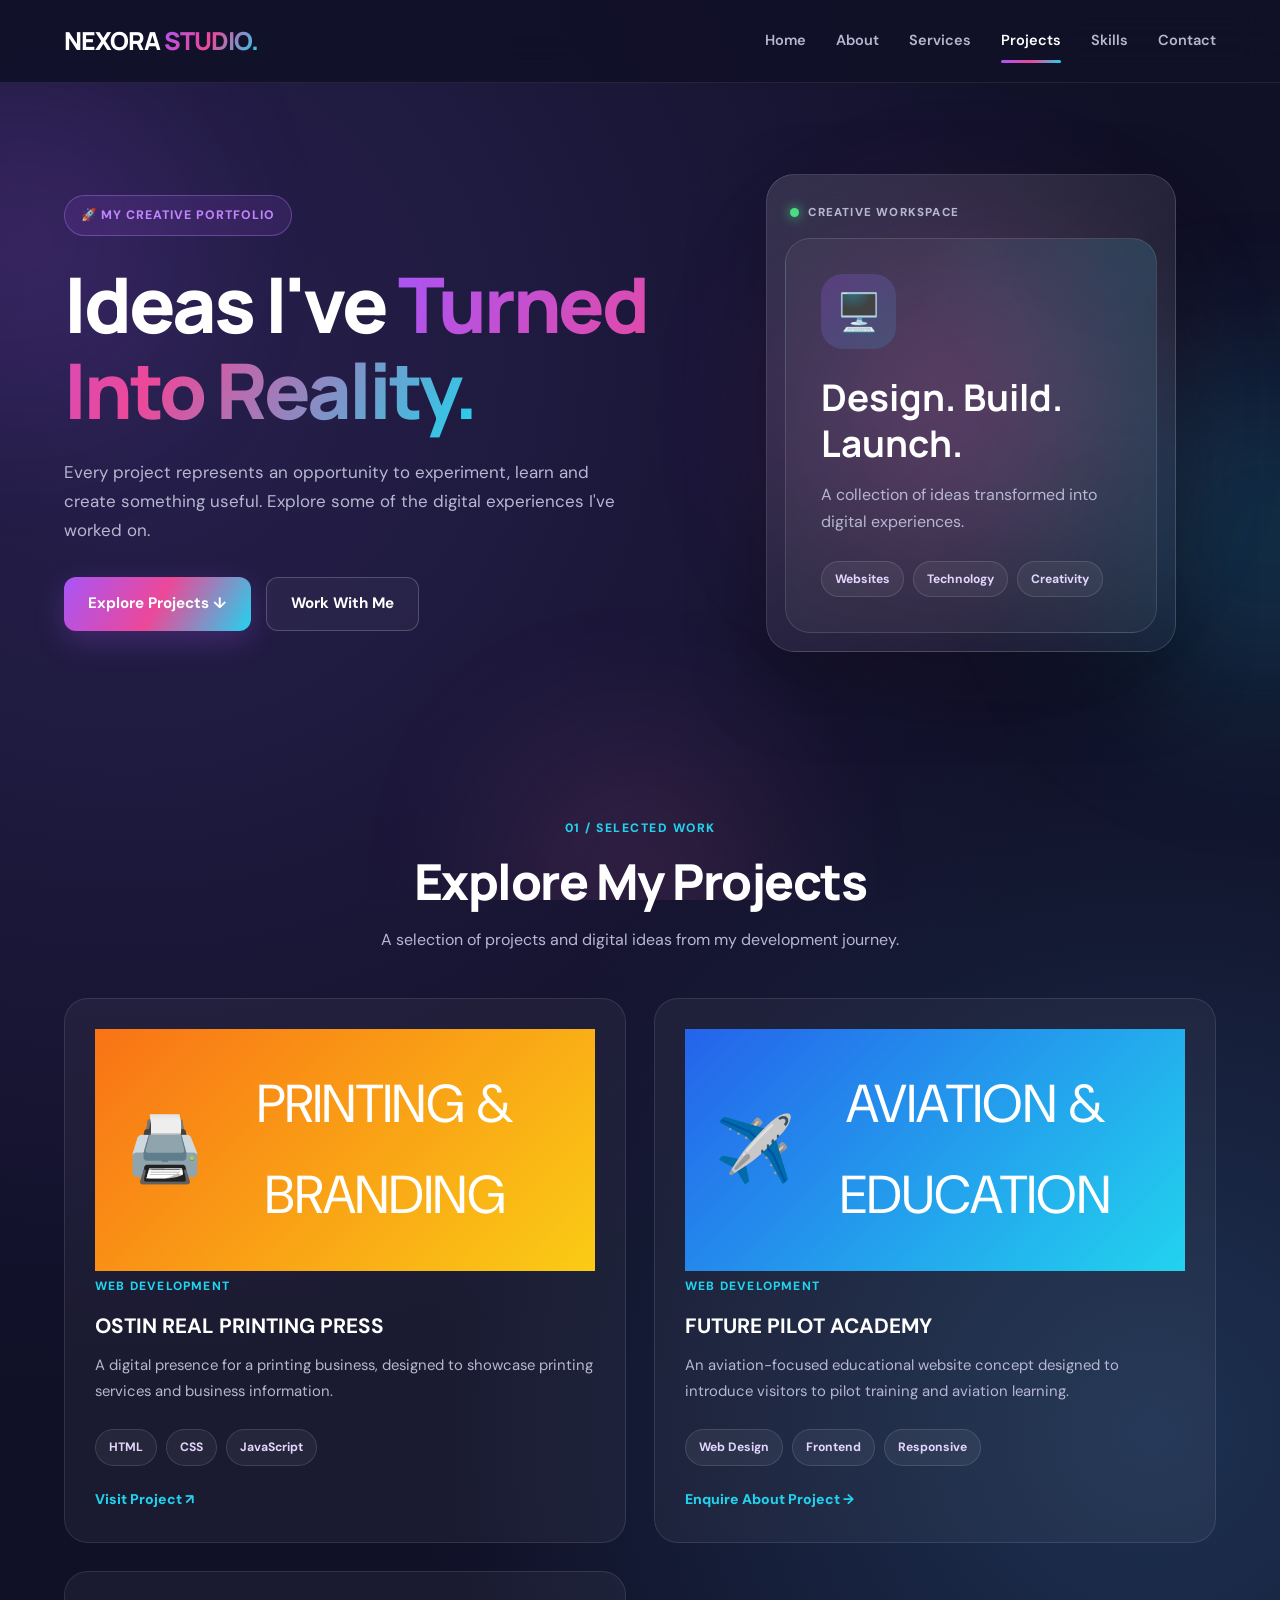
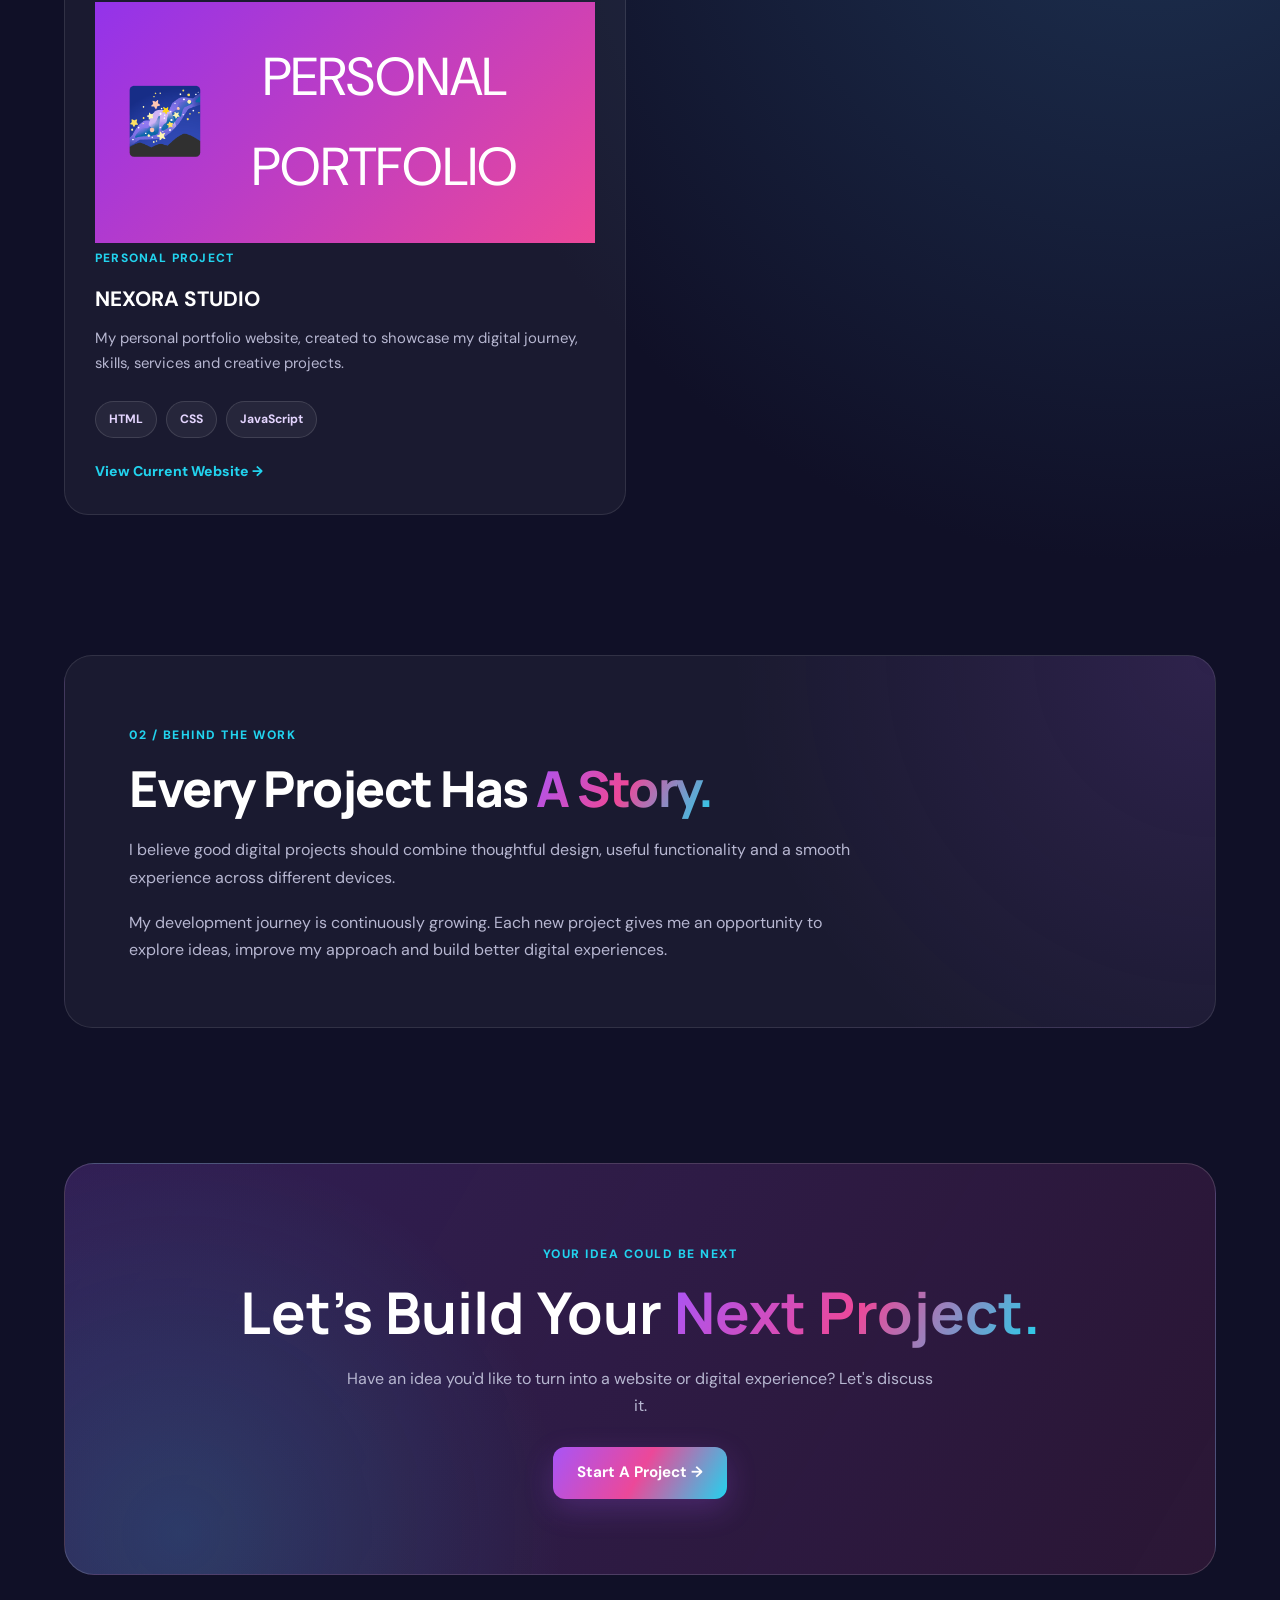
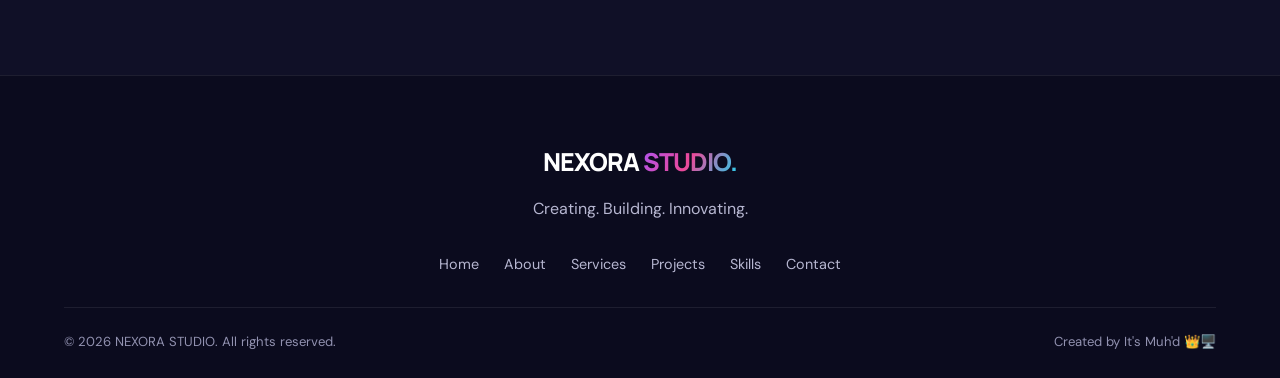
==== projects.html @ 37c05f0e "Add files via upload" ====
<!DOCTYPE html>
<html lang="en">
<head>
    <meta charset="UTF-8">
    <meta name="viewport" content="width=device-width, initial-scale=1.0">
    <meta name="theme-color" content="#101027">

    <meta name="description" content="Explore websites and digital projects created by Muh'd at NEXORA STUDIO.">

    <title>My Projects | NEXORA STUDIO</title>

    <link rel="stylesheet" href="./style.css">
    <script src="./script.js" defer></script>
</head>

<body>

    <div class="background-shapes" aria-hidden="true">
        <span class="shape shape-one"></span>
        <span class="shape shape-two"></span>
        <span class="shape shape-three"></span>
    </div>

    <!-- HEADER -->
    <header class="site-header">
        <div class="container nav-container">

            <a href="index.html" class="logo">
                NEXORA<span> STUDIO.</span>
            </a>

            <button class="menu-toggle"
                    id="menuToggle"
                    aria-label="Open navigation"
                    aria-expanded="false">
                <span></span>
                <span></span>
                <span></span>
            </button>

            <nav class="nav-menu" id="navMenu">
                <a href="index.html">Home</a>
                <a href="about.html">About</a>
                <a href="services.html">Services</a>
                <a href="projects.html" class="active">Projects</a>
                <a href="skills.html">Skills</a>
                <a href="contact.html">Contact</a>
            </nav>

        </div>
    </header>

    <main>

        <!-- PROJECT HERO -->
        <section class="hero container">

            <div class="hero-content">

                <span class="welcome-label">
                    🚀 MY CREATIVE PORTFOLIO
                </span>

                <h1>
                    Ideas I've
                    <span>Turned Into Reality.</span>
                </h1>

                <p>
                    Every project represents an opportunity to
                    experiment, learn and create something useful.
                    Explore some of the digital experiences I've worked on.
                </p>

                <div class="hero-buttons">
                    <a href="#project-list" class="btn btn-primary">
                        Explore Projects ↓
                    </a>

                    <a href="contact.html" class="btn btn-outline">
                        Work With Me
                    </a>
                </div>

            </div>

            <div class="hero-visual">

                <div class="profile-glow"></div>

                <div class="profile-card">

                    <div class="profile-top">
                        <span class="status-dot"></span>
                        <span>CREATIVE WORKSPACE</span>
                    </div>

                    <div class="service-showcase">

                        <div class="showcase-icon">🖥️</div>

                        <h2>Design. Build. Launch.</h2>

                        <p>
                            A collection of ideas transformed
                            into digital experiences.
                        </p>

                        <div class="showcase-tags">
                            <span>Websites</span>
                            <span>Technology</span>
                            <span>Creativity</span>
                        </div>

                    </div>

                </div>

            </div>

        </section>

        <!-- PROJECTS -->
        <section class="preview-section container" id="project-list">

            <div class="section-heading">

                <span class="section-tag">01 / SELECTED WORK</span>

                <h2>Explore My Projects</h2>

                <p>
                    A selection of projects and digital ideas
                    from my development journey.
                </p>

            </div>

            <div class="preview-grid project-grid">

                <!-- PROJECT 1 -->
                <article class="preview-card project-card">

                    <div class="project-visual project-ostin">
                        <span>🖨️</span>
                        <small>PRINTING & BRANDING</small>
                    </div>

                    <span class="project-category">
                        WEB DEVELOPMENT
                    </span>

                    <h3>OSTIN REAL PRINTING PRESS</h3>

                    <p>
                        A digital presence for a printing business,
                        designed to showcase printing services
                        and business information.
                    </p>

                    <div class="project-tags">
                        <span>HTML</span>
                        <span>CSS</span>
                        <span>JavaScript</span>
                    </div>

                    <a
                        href="https://itsmuhd.github.io/ostin-real-printing-press/"
                        target="_blank"
                        rel="noopener noreferrer"
                        class="card-arrow"
                    >
                        Visit Project ↗
                    </a>

                </article>

                <!-- PROJECT 2 -->
                <article class="preview-card project-card">

                    <div class="project-visual project-pilot">
                        <span>✈️</span>
                        <small>AVIATION & EDUCATION</small>
                    </div>

                    <span class="project-category">
                        WEB DEVELOPMENT
                    </span>

                    <h3>FUTURE PILOT ACADEMY</h3>

                    <p>
                        An aviation-focused educational website
                        concept designed to introduce visitors
                        to pilot training and aviation learning.
                    </p>

                    <div class="project-tags">
                        <span>Web Design</span>
                        <span>Frontend</span>
                        <span>Responsive</span>
                    </div>

                    <a href="contact.html" class="card-arrow">
                        Enquire About Project →
                    </a>

                </article>

                <!-- PROJECT 3 -->
                <article class="preview-card project-card">

                    <div class="project-visual project-nexora">
                        <span>🌌</span>
                        <small>PERSONAL PORTFOLIO</small>
                    </div>

                    <span class="project-category">
                        PERSONAL PROJECT
                    </span>

                    <h3>NEXORA STUDIO</h3>

                    <p>
                        My personal portfolio website, created
                        to showcase my digital journey, skills,
                        services and creative projects.
                    </p>

                    <div class="project-tags">
                        <span>HTML</span>
                        <span>CSS</span>
                        <span>JavaScript</span>
                    </div>

                    <a href="index.html" class="card-arrow">
                        View Current Website →
                    </a>

                </article>

            </div>

        </section>

        <!-- PROJECT PHILOSOPHY -->
        <section class="intro-section container">

            <div class="intro-card">

                <span class="section-tag">02 / BEHIND THE WORK</span>

                <h2>
                    Every Project Has
                    <span>A Story.</span>
                </h2>

                <p>
                    I believe good digital projects should combine
                    thoughtful design, useful functionality and
                    a smooth experience across different devices.
                </p>

                <p>
                    My development journey is continuously growing.
                    Each new project gives me an opportunity to
                    explore ideas, improve my approach and build
                    better digital experiences.
                </p>

            </div>

        </section>

        <!-- CTA -->
        <section class="cta-section container">

            <div class="cta-card">

                <span class="section-tag">YOUR IDEA COULD BE NEXT</span>

                <h2>
                    Let's Build Your
                    <span>Next Project.</span>
                </h2>

                <p>
                    Have an idea you'd like to turn into a website
                    or digital experience? Let's discuss it.
                </p>

                <a href="contact.html" class="btn btn-primary">
                    Start A Project →
                </a>

            </div>

        </section>

    </main>

    <!-- FOOTER -->
    <footer class="site-footer">

        <div class="container footer-content">

            <a href="index.html" class="logo">
                NEXORA<span> STUDIO.</span>
            </a>

            <p>Creating. Building. Innovating.</p>

            <div class="footer-links">
                <a href="index.html">Home</a>
                <a href="about.html">About</a>
                <a href="services.html">Services</a>
                <a href="projects.html">Projects</a>
                <a href="skills.html">Skills</a>
                <a href="contact.html">Contact</a>
            </div>

            <div class="footer-bottom">
                <p>
                    © <span id="currentYear"></span>
                    NEXORA STUDIO. All rights reserved.
                </p>

                <p>Created by It's Muh'd 👑🖥️</p>
            </div>

        </div>

    </footer>

</body>
</html>
---- style.css ----
@import url('https://fonts.googleapis.com/css2?family=DM+Sans:wght@400;500;600;700;800&family=Manrope:wght@400;500;600;700;800&display=swap');

/* =========================================
   NEXORA STUDIO — COMPLETE DESIGN SYSTEM
========================================= */

:root {
    --bg: #101027;
    --bg-light: #191936;
    --surface: #202044;
    --surface-light: #292951;

    --purple: #a855f7;
    --purple-light: #c084fc;
    --cyan: #22d3ee;
    --pink: #f472b6;
    --orange: #fb923c;
    --green: #4ade80;

    --text: #ffffff;
    --muted: #b7b7d1;

    --gradient: linear-gradient(
        120deg,
        #a855f7,
        #ec4899,
        #22d3ee
    );

    --radius: 22px;
    --transition: 0.3s ease;
}

/* =========================================
   RESET
========================================= */

* {
    margin: 0;
    padding: 0;
    box-sizing: border-box;
}

html {
    scroll-behavior: smooth;
    scroll-padding-top: 100px;
}

body {
    min-height: 100vh;
    background:
        radial-gradient(circle at 10% 10%, #28204e 0, transparent 30%),
        radial-gradient(circle at 90% 40%, #1d3151 0, transparent 30%),
        var(--bg);

    color: var(--text);
    font-family: 'DM Sans', sans-serif;
    line-height: 1.7;
    overflow-x: hidden;
}

body,
button,
input,
textarea {
    font-family: 'DM Sans', sans-serif;
}

button,
a {
    -webkit-tap-highlight-color: transparent;
}

a {
    color: inherit;
    text-decoration: none;
}

button {
    cursor: pointer;
}

img {
    display: block;
    max-width: 100%;
}

::selection {
    background: var(--purple);
    color: white;
}

/* =========================================
   GLOBAL CONTAINER
========================================= */

.container {
    width: min(1180px, 90%);
    margin-inline: auto;
}

section {
    position: relative;
}

/* =========================================
   BACKGROUND DECORATIONS
========================================= */

.background-shapes {
    position: fixed;
    inset: 0;
    overflow: hidden;
    pointer-events: none;
    z-index: -1;
}

.shape {
    position: absolute;
    display: block;
    border-radius: 50%;
    filter: blur(90px);
    opacity: 0.16;
}

.shape-one {
    width: 300px;
    height: 300px;
    background: var(--purple);
    top: 10%;
    left: -130px;
}

.shape-two {
    width: 350px;
    height: 350px;
    background: var(--cyan);
    right: -160px;
    top: 40%;
}

.shape-three {
    width: 250px;
    height: 250px;
    background: var(--pink);
    bottom: -100px;
    left: 40%;
}

/* =========================================
   HEADER AND NAVIGATION
========================================= */

.site-header {
    position: sticky;
    top: 0;
    z-index: 1000;
    width: 100%;

    background: rgba(16, 16, 39, 0.88);
    backdrop-filter: blur(20px);
    -webkit-backdrop-filter: blur(20px);

    border-bottom: 1px solid rgba(255, 255, 255, 0.08);
}

.nav-container {
    min-height: 82px;
    display: flex;
    justify-content: space-between;
    align-items: center;
    gap: 25px;
}

.logo {
    font-family: 'Manrope', sans-serif;
    font-size: 1.55rem;
    font-weight: 800;
    letter-spacing: -1px;
    white-space: nowrap;
}

.logo span {
    background: var(--gradient);
    -webkit-background-clip: text;
    background-clip: text;
    color: transparent;
}

.nav-menu {
    display: flex;
    align-items: center;
    gap: 30px;
}

.nav-menu a {
    color: var(--muted);
    font-size: 0.91rem;
    font-weight: 600;
    transition: var(--transition);
    position: relative;
}

.nav-menu a:hover,
.nav-menu a.active {
    color: white;
}

.nav-menu a.active::after {
    content: "";
    position: absolute;
    width: 100%;
    height: 3px;
    bottom: -10px;
    left: 0;
    border-radius: 10px;
    background: var(--gradient);
}

/* MOBILE MENU BUTTON */

.menu-toggle {
    width: 46px;
    height: 46px;
    display: none;
    flex-direction: column;
    justify-content: center;
    align-items: center;
    gap: 6px;

    border: 1px solid rgba(255,255,255,0.12);
    border-radius: 12px;
    background: var(--surface);
}

.menu-toggle span {
    display: block;
    width: 21px;
    height: 2px;
    border-radius: 5px;
    background: white;
    transition: var(--transition);
}

/* =========================================
   BUTTONS
========================================= */

.btn {
    min-height: 48px;
    padding: 13px 24px;

    display: inline-flex;
    justify-content: center;
    align-items: center;
    gap: 9px;

    border-radius: 12px;
    font-size: 0.95rem;
    font-weight: 700;

    transition: transform var(--transition),
                box-shadow var(--transition),
                background var(--transition);
}

.btn:hover {
    transform: translateY(-4px);
}

.btn-primary {
    color: white;
    background: var(--gradient);
    box-shadow: 0 10px 30px rgba(168, 85, 247, 0.23);
}

.btn-primary:hover {
    box-shadow: 0 15px 35px rgba(168, 85, 247, 0.38);
}

.btn-outline {
    border: 1px solid rgba(255,255,255,0.2);
    color: white;
    background: rgba(255,255,255,0.04);
}

.btn-outline:hover {
    border-color: var(--cyan);
    background: rgba(34, 211, 238, 0.08);
}

/* =========================================
   HERO SECTION
========================================= */

.hero {
    min-height: 660px;
    padding-top: 90px;
    padding-bottom: 90px;

    display: grid;
    grid-template-columns: 1.1fr 0.9fr;
    align-items: center;
    gap: 65px;
}

.hero-content {
    max-width: 650px;
}

.welcome-label {
    display: inline-flex;
    align-items: center;
    gap: 8px;

    padding: 9px 16px;
    margin-bottom: 25px;

    border: 1px solid rgba(192, 132, 252, 0.35);
    border-radius: 50px;

    background: rgba(168, 85, 247, 0.12);
    color: var(--purple-light);

    font-size: 0.77rem;
    font-weight: 800;
    letter-spacing: 1px;
}

.hero h1 {
    font-family: 'Manrope', sans-serif;
    font-size: clamp(2.8rem, 6vw, 5.3rem);
    line-height: 1.12;
    letter-spacing: -3px;
    font-weight: 800;
}

.hero h1 span,
.intro-card h2 span,
.cta-card h2 span {
    background: var(--gradient);
    -webkit-background-clip: text;
    background-clip: text;
    color: transparent;
}

.hero-content > p {
    max-width: 560px;
    margin-top: 25px;
    margin-bottom: 32px;

    color: var(--muted);
    font-size: 1.06rem;
}

.hero-buttons {
    display: flex;
    flex-wrap: wrap;
    gap: 15px;
}

/* =========================================
   HERO VISUAL
========================================= */

.hero-visual {
    min-width: 0;
    position: relative;
    display: flex;
    justify-content: center;
    align-items: center;
}

.profile-glow {
    position: absolute;
    width: 300px;
    height: 300px;
    border-radius: 50%;
    background: var(--gradient);
    filter: blur(90px);
    opacity: 0.3;
}

.profile-card {
    position: relative;
    width: min(100%, 410px);
    padding: 18px;

    border-radius: 28px;
    border: 1px solid rgba(255,255,255,0.13);

    background: linear-gradient(
        145deg,
        rgba(255,255,255,0.12),
        rgba(255,255,255,0.035)
    );

    box-shadow: 0 30px 80px rgba(0,0,0,0.3);
    backdrop-filter: blur(15px);
}

.profile-card img {
    width: 100%;
    height: 420px;
    object-fit: cover;
    object-position: center top;
    border-radius: 19px;
}

.profile-top {
    display: flex;
    align-items: center;
    gap: 9px;

    padding: 10px 5px 16px;

    color: var(--muted);
    font-size: 0.72rem;
    font-weight: 800;
    letter-spacing: 1.2px;
}

.status-dot {
    width: 9px;
    height: 9px;
    border-radius: 50%;
    background: var(--green);
    box-shadow: 0 0 12px var(--green);
}

/* =========================================
   FLOATING DECORATIVE LABELS
========================================= */

.floating-label {
    position: absolute;
    z-index: 2;

    padding: 12px 16px;
    border: 1px solid rgba(255,255,255,0.13);
    border-radius: 14px;

    background: rgba(32, 32, 68, 0.95);
    box-shadow: 0 15px 35px rgba(0,0,0,0.2);

    font-size: 0.8rem;
    font-weight: 700;

    pointer-events: none;
    animation: floating 4s ease-in-out infinite;
}

.floating-label-one {
    top: 15%;
    left: -35px;
}

.floating-label-two {
    right: -35px;
    bottom: 15%;
    animation-delay: 1.5s;
}

@keyframes floating {
    0%, 100% {
        transform: translateY(0);
    }

    50% {
        transform: translateY(-12px);
    }
}

/* =========================================
   SECTION HEADINGS
========================================= */

.section-heading {
    max-width: 680px;
    margin: 0 auto 45px;
    text-align: center;
}

.section-tag {
    display: inline-block;
    margin-bottom: 13px;

    color: var(--cyan);
    font-size: 0.76rem;
    font-weight: 800;
    letter-spacing: 1.5px;
}

.section-heading h2,
.intro-card h2 {
    font-family: 'Manrope', sans-serif;
    font-size: clamp(2rem, 4vw, 3.1rem);
    line-height: 1.2;
    font-weight: 800;
    letter-spacing: -1.5px;
}

.section-heading p {
    margin-top: 15px;
    color: var(--muted);
}

/* =========================================
   PREVIEW / GENERAL CARD SECTIONS
========================================= */

.preview-section {
    padding-top: 70px;
    padding-bottom: 100px;
}

.preview-grid {
    display: grid;
    grid-template-columns: repeat(3, minmax(0, 1fr));
    gap: 24px;
}

.preview-card {
    position: relative;
    min-width: 0;
    padding: 30px;

    border: 1px solid rgba(255,255,255,0.09);
    border-radius: var(--radius);

    background: linear-gradient(
        145deg,
        rgba(255,255,255,0.075),
        rgba(255,255,255,0.025)
    );

    transition: var(--transition);
    overflow: hidden;
}

.preview-card:hover {
    transform: translateY(-9px);
    border-color: rgba(192,132,252,0.5);
    box-shadow: 0 20px 45px rgba(0,0,0,0.2);
}

.preview-icon {
    display: inline-flex;
    width: 55px;
    height: 55px;
    align-items: center;
    justify-content: center;

    margin-bottom: 22px;

    border-radius: 16px;
    background: rgba(168,85,247,0.17);

    font-size: 1.7rem;
}

.preview-card h3 {
    margin-bottom: 10px;
    font-size: 1.2rem;
}

.preview-card p {
    color: var(--muted);
    font-size: 0.93rem;
}

.card-arrow {
    display: inline-block;
    margin-top: 22px;

    color: var(--cyan);
    font-weight: 800;
    font-size: 0.88rem;
}

.card-arrow:hover {
    color: var(--pink);
}

/* =========================================
   INTRO SECTION
========================================= */

.intro-section {
    padding-top: 40px;
    padding-bottom: 100px;
}

.intro-card {
    padding: clamp(25px, 5vw, 65px);

    border: 1px solid rgba(255,255,255,0.1);
    border-radius: 28px;

    background:
        radial-gradient(circle at top right, rgba(168,85,247,0.14), transparent 40%),
        rgba(255,255,255,0.045);
}

.intro-card > p {
    max-width: 750px;
    margin-top: 18px;
    color: var(--muted);
}

/* =========================================
   SERVICE SHOWCASE
========================================= */

.service-showcase {
    width: 100%;
    padding: 35px;

    border: 1px solid rgba(255,255,255,0.12);
    border-radius: 25px;

    background:
        radial-gradient(circle at top right, rgba(34,211,238,0.12), transparent 45%),
        rgba(255,255,255,0.045);
}

.showcase-icon {
    width: 75px;
    height: 75px;

    display: flex;
    justify-content: center;
    align-items: center;

    margin-bottom: 25px;

    border-radius: 22px;
    background: linear-gradient(
        135deg,
        rgba(168,85,247,0.25),
        rgba(34,211,238,0.15)
    );

    font-size: 2.3rem;
}

.service-showcase h2 {
    font-family: 'Manrope', sans-serif;
    font-size: clamp(1.6rem, 3vw, 2.3rem);
    line-height: 1.25;
    margin-bottom: 15px;
}

.service-showcase p {
    color: var(--muted);
}

.showcase-tags,
.project-tags {
    display: flex;
    flex-wrap: wrap;
    gap: 9px;
    margin-top: 25px;
}

.showcase-tags span,
.project-tags span {
    padding: 7px 13px;

    border: 1px solid rgba(255,255,255,0.12);
    border-radius: 50px;

    background: rgba(255,255,255,0.055);
    color: #e4d5ff;

    font-size: 0.76rem;
    font-weight: 700;
}

/* =========================================
   SERVICE FEATURE CARDS
========================================= */

.service-feature-card {
    padding: 35px;
    border-radius: 25px;
    border: 1px solid rgba(255,255,255,0.1);
    background: rgba(255,255,255,0.045);
}

.service-feature-card h2 {
    font-size: 1.8rem;
    margin-bottom: 15px;
}

.service-feature-card p {
    color: var(--muted);
}

/* =========================================
   PROJECTS
========================================= */

.project-grid,
.projects-grid {
    display: grid;
    grid-template-columns: repeat(2, minmax(0, 1fr));
    gap: 28px;
}

.project-card {
    min-width: 0;
    overflow: hidden;

    border: 1px solid rgba(255,255,255,0.1);
    border-radius: 24px;

    background: rgba(255,255,255,0.045);
    transition: var(--transition);
}

.project-card:hover {
    transform: translateY(-8px);
    border-color: rgba(34,211,238,0.4);
    box-shadow: 0 20px 45px rgba(0,0,0,0.25);
}

.project-visual {
    min-height: 230px;
    padding: 30px;

    display: flex;
    justify-content: center;
    align-items: center;

    font-size: 4rem;
    text-align: center;
}

.project-ostin {
    background: linear-gradient(135deg, #f97316, #facc15);
}

.project-pilot {
    background: linear-gradient(135deg, #2563eb, #22d3ee);
}

.project-nexora {
    background: linear-gradient(135deg, #9333ea, #ec4899);
}

.project-category {
    display: inline-block;
    margin-bottom: 12px;

    color: var(--cyan);
    font-size: 0.75rem;
    font-weight: 800;
    letter-spacing: 1.2px;
    text-transform: uppercase;
}

.project-card-content {
    padding: 27px;
}

.project-card h3 {
    margin-bottom: 10px;
    font-size: 1.3rem;
}

.project-card p {
    color: var(--muted);
    font-size: 0.93rem;
}

.project-link {
    display: inline-flex;
    margin-top: 20px;
    color: var(--cyan);
    font-weight: 800;
}

/* =========================================
   SKILLS
========================================= */

.skills-grid {
    display: grid;
    grid-template-columns: repeat(3, minmax(0, 1fr));
    gap: 22px;
}

.skill-card {
    padding: 25px;
    border: 1px solid rgba(255,255,255,0.1);
    border-radius: 19px;
    background: rgba(255,255,255,0.045);
}

.skill-card h3 {
    margin-bottom: 9px;
}

.skill-card p {
    color: var(--muted);
    font-size: 0.9rem;
}

/* =========================================
   CONTACT FORM
========================================= */

.contact-form {
    max-width: 760px;
    margin-top: 35px;

    display: grid;
    gap: 22px;
}

.form-group {
    display: flex;
    flex-direction: column;
    gap: 9px;
}

.form-group label {
    color: #eeeeff;
    font-size: 0.9rem;
    font-weight: 700;
}

.form-group input,
.form-group textarea {
    width: 100%;
    min-width: 0;

    padding: 16px 18px;

    border: 1px solid rgba(255,255,255,0.13);
    border-radius: 13px;

    outline: none;
    background: rgba(12,12,35,0.65);
    color: white;

    font-size: 0.95rem;
    transition: var(--transition);
}

.form-group input::placeholder,
.form-group textarea::placeholder {
    color: #8585a5;
}

.form-group input:focus,
.form-group textarea:focus {
    border-color: var(--purple-light);
    box-shadow: 0 0 0 3px rgba(168,85,247,0.13);
}

.form-group textarea {
    resize: vertical;
    min-height: 150px;
}

.contact-form button {
    width: fit-content;
    border: none;
}

/* =========================================
   CTA
========================================= */

.cta-section {
    padding-top: 35px;
    padding-bottom: 100px;
}

.cta-card {
    position: relative;
    overflow: hidden;

    padding: clamp(30px, 6vw, 75px);
    border-radius: 30px;

    border: 1px solid rgba(255,255,255,0.15);

    background:
        radial-gradient(circle at 10% 90%, rgba(34,211,238,0.17), transparent 35%),
        linear-gradient(120deg, rgba(168,85,247,0.22), rgba(236,72,153,0.12));

    text-align: center;
}

.cta-card h2 {
    font-family: 'Manrope', sans-serif;
    font-size: clamp(2rem, 5vw, 3.6rem);
    line-height: 1.2;
    margin-bottom: 18px;
}

.cta-card p {
    max-width: 600px;
    margin: 0 auto 28px;
    color: var(--muted);
}

.cta-card .btn {
    margin: 0 auto;
}

/* =========================================
   FOOTER
========================================= */

.site-footer {
    padding: 65px 0 25px;

    border-top: 1px solid rgba(255,255,255,0.08);
    background: rgba(8,8,25,0.55);
}

.footer-content {
    text-align: center;
}

.footer-content > p {
    margin-top: 12px;
    color: var(--muted);
}

.footer-links {
    display: flex;
    justify-content: center;
    flex-wrap: wrap;
    gap: 25px;
    margin: 30px 0;
}

.footer-links a {
    color: var(--muted);
    font-size: 0.9rem;
    transition: var(--transition);
}

.footer-links a:hover {
    color: var(--cyan);
}

.footer-bottom {
    padding-top: 23px;
    border-top: 1px solid rgba(255,255,255,0.08);

    display: flex;
    justify-content: space-between;
    align-items: center;
    flex-wrap: wrap;
    gap: 15px;

    color: #9292b0;
    font-size: 0.82rem;
}

/* =========================================
   REVEAL ANIMATIONS
========================================= */

.reveal {
    opacity: 0;
    transform: translateY(30px);
    transition: opacity 0.7s ease, transform 0.7s ease;
}

.reveal.revealed,
.reveal.active {
    opacity: 1;
    transform: translateY(0);
}

/* =========================================
   RESPONSIVE — TABLETS
========================================= */

@media (max-width: 1000px) {

    .hero {
        gap: 35px;
        min-height: auto;
    }

    .hero h1 {
        font-size: clamp(2.7rem, 6vw, 4rem);
    }

    .profile-card img {
        height: 350px;
    }

    .preview-grid {
        grid-template-columns: repeat(2, minmax(0, 1fr));
    }

    .skills-grid {
        grid-template-columns: repeat(2, minmax(0, 1fr));
    }

}

/* =========================================
   RESPONSIVE — MOBILE NAVIGATION
========================================= */

@media (max-width: 760px) {

    .nav-container {
        min-height: 72px;
    }

    .menu-toggle {
        display: flex;
    }

    .nav-menu {
        position: absolute;
        top: calc(100% + 1px);
        left: 0;
        right: 0;

        display: none;
        flex-direction: column;
        align-items: stretch;
        gap: 0;

        padding: 12px 5% 20px;

        background: rgba(16,16,39,0.98);
        border-bottom: 1px solid rgba(255,255,255,0.1);

        box-shadow: 0 20px 35px rgba(0,0,0,0.25);
    }

    .nav-menu.show {
        display: flex;
    }

    .nav-menu a {
        padding: 13px 10px;
        border-bottom: 1px solid rgba(255,255,255,0.055);
    }

    .nav-menu a.active::after {
        display: none;
    }

    .hero {
        grid-template-columns: 1fr;
        padding-top: 65px;
        padding-bottom: 65px;
        gap: 55px;
    }

    .hero-content {
        text-align: center;
        margin-inline: auto;
    }

    .hero-content > p {
        margin-inline: auto;
    }

    .hero-buttons {
        justify-content: center;
    }

    .hero-visual {
        width: 100%;
    }

    .profile-card {
        max-width: 390px;
    }

    .project-grid,
    .projects-grid {
        grid-template-columns: 1fr;
    }

    .footer-bottom {
        justify-content: center;
        text-align: center;
    }

}

/* =========================================
   RESPONSIVE — SMALL PHONES
========================================= */

@media (max-width: 520px) {

    .container {
        width: 91%;
    }

    .logo {
        font-size: 1.3rem;
    }

    .hero {
        padding-top: 50px;
    }

    .hero h1 {
        font-size: clamp(2.45rem, 11vw, 3.4rem);
        letter-spacing: -1.8px;
    }

    .hero-content > p {
        font-size: 0.96rem;
    }

    .hero-buttons {
        flex-direction: column;
        width: 100%;
    }

    .hero-buttons .btn {
        width: 100%;
    }

    .profile-card {
        padding: 12px;
    }

    .profile-card img {
        height: 330px;
    }

    .floating-label {
        display: none;
    }

    .preview-grid,
    .skills-grid {
        grid-template-columns: 1fr;
    }

    .preview-card {
        padding: 25px;
    }

    .section-heading {
        margin-bottom: 30px;
    }

    .section-heading h2,
    .intro-card h2 {
        font-size: 2rem;
    }

    .service-showcase {
        padding: 25px;
    }

    .project-visual {
        min-height: 180px;
    }

    .intro-card,
    .cta-card {
        padding: 27px 22px;
    }

    .contact-form button {
        width: 100%;
    }

    .footer-links {
        gap: 15px;
    }

}

/* =========================================
   ACCESSIBILITY
========================================= */

@media (prefers-reduced-motion: reduce) {

    *,
    *::before,
    *::after {
        scroll-behavior: auto !important;
        animation-duration: 0.01ms !important;
        animation-iteration-count: 1 !important;
        transition-duration: 0.01ms !important;
    }

    .reveal {
        opacity: 1;
        transform: none;
    }

}
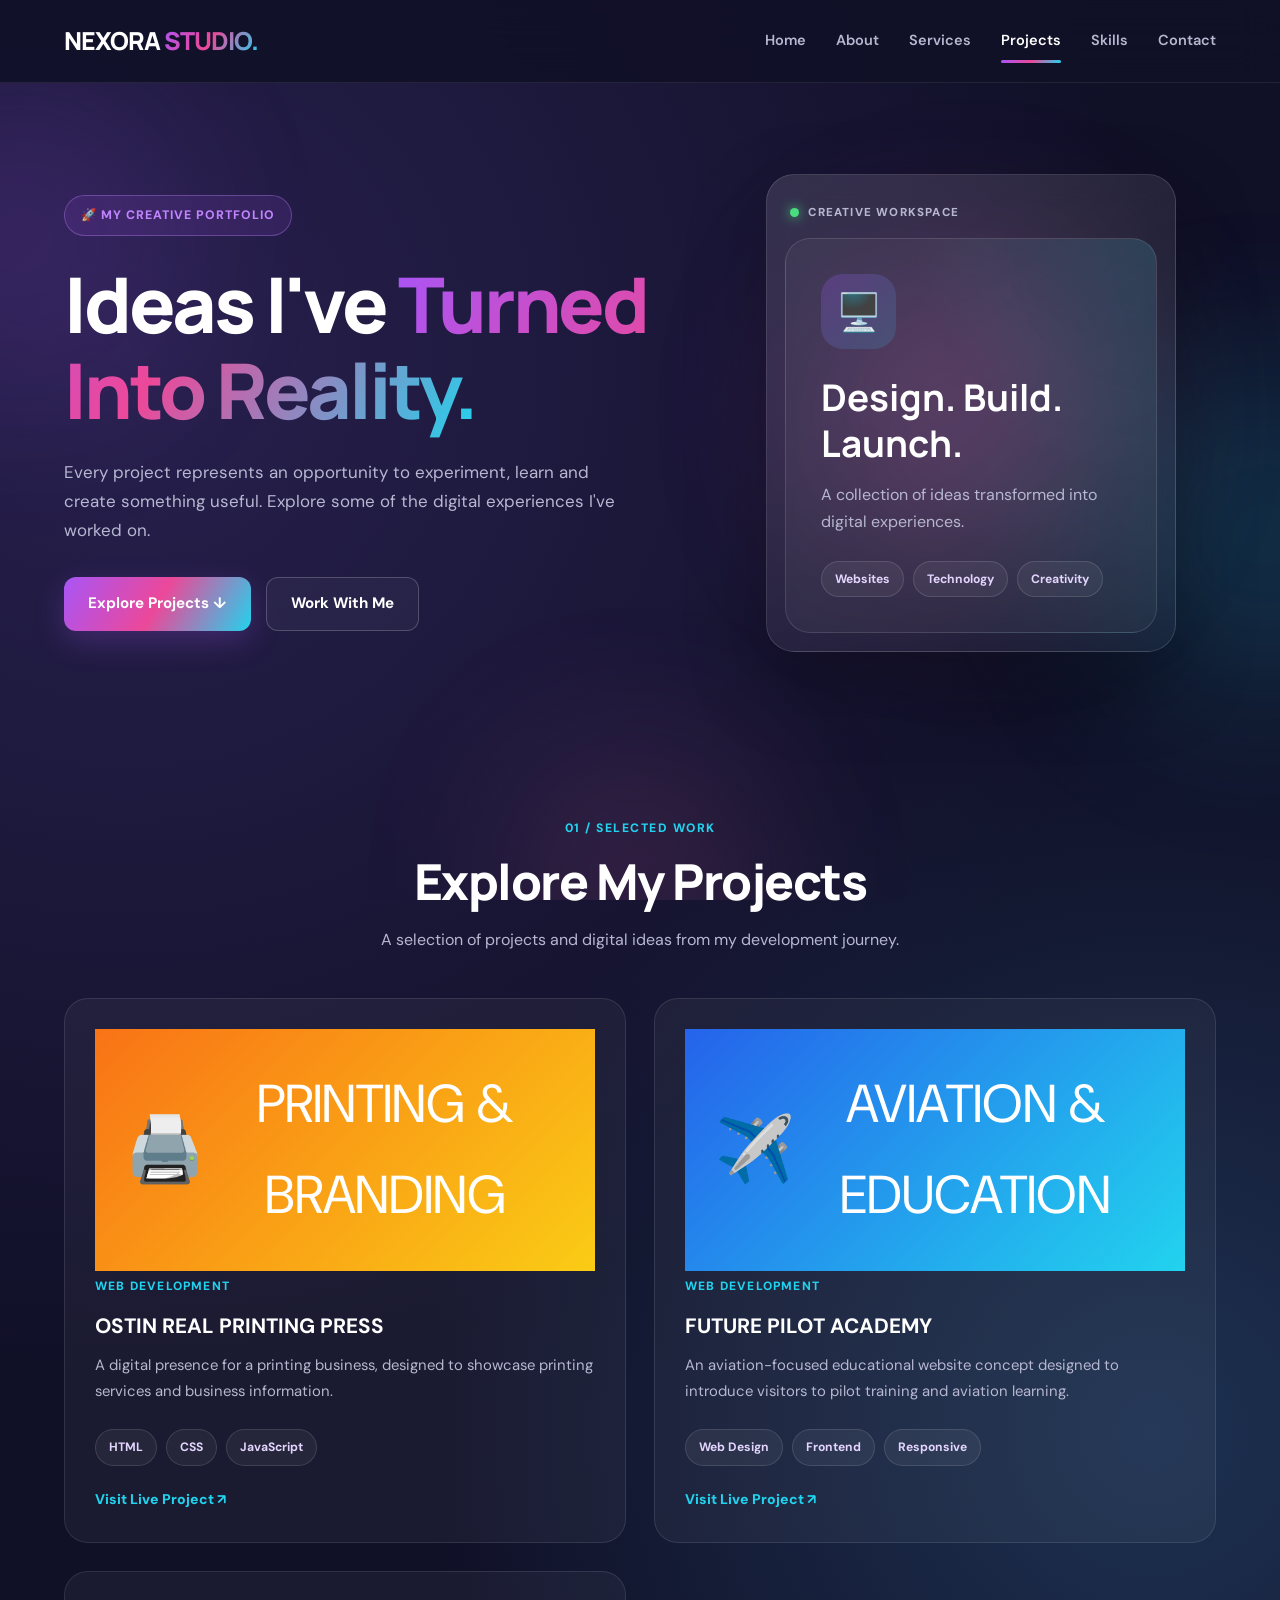
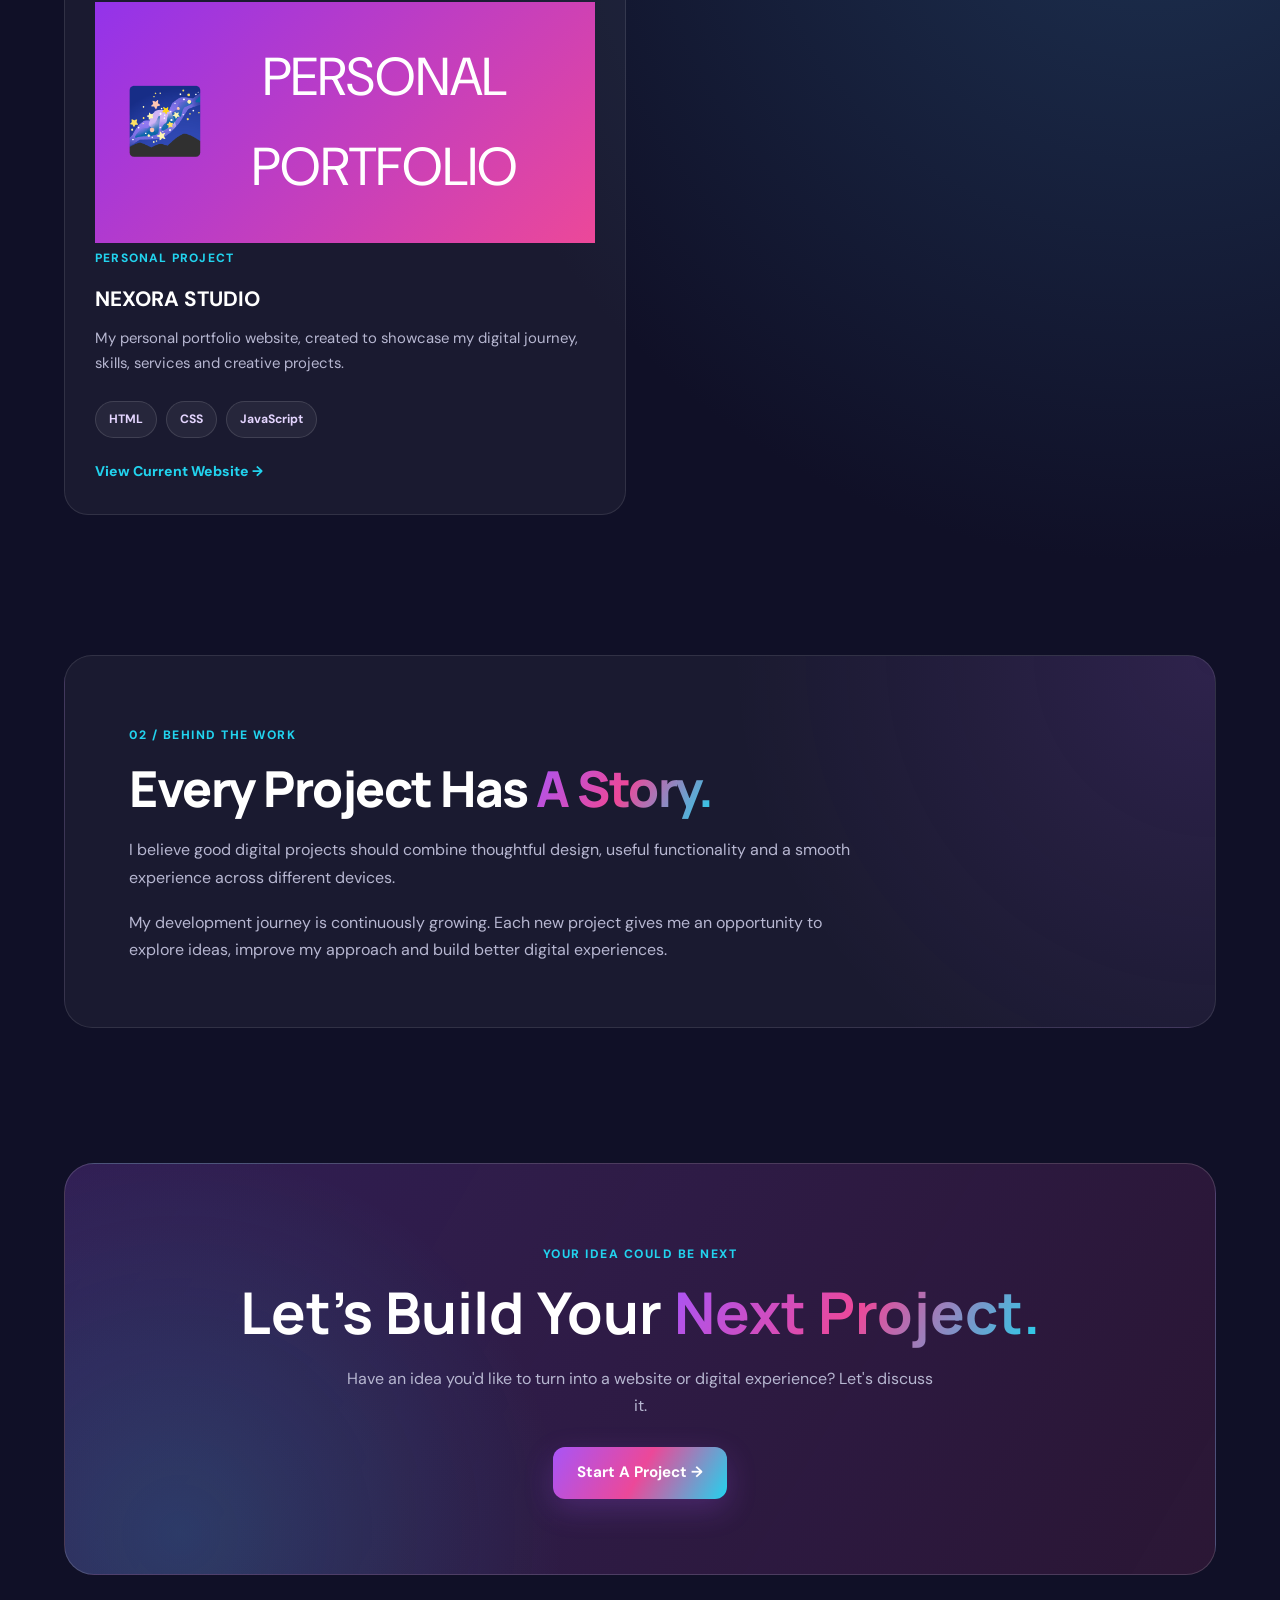
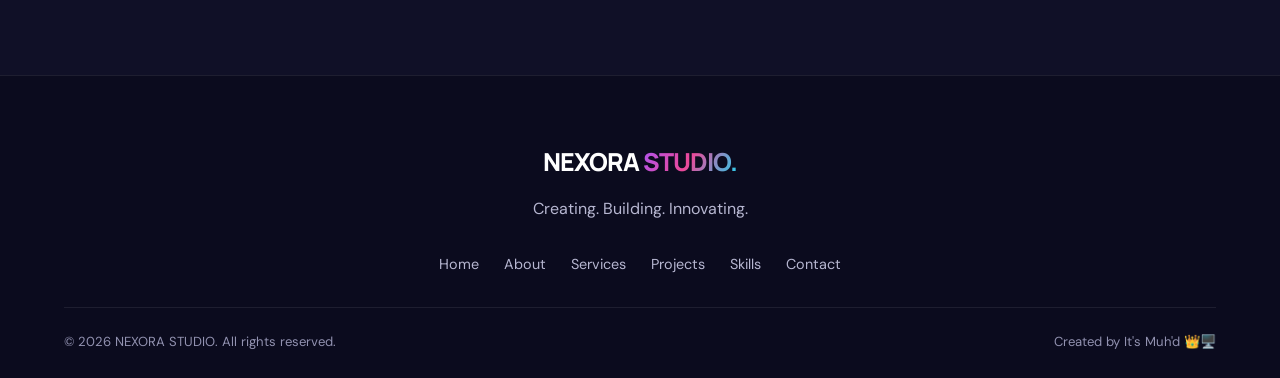
==== commit 842830a4: "Change project link to 'Visit Live Project' Updated project link to point to the live version." ====
--- a/projects.html
+++ b/projects.html
@@ -170,7 +170,7 @@
                         rel="noopener noreferrer"
                         class="card-arrow"
                     >
-                        Visit Project ↗
+                        Visit Live Project ↗
                     </a>
 
                 </article>
@@ -201,8 +201,13 @@
                         <span>Responsive</span>
                     </div>
 
-                    <a href="contact.html" class="card-arrow">
-                        Enquire About Project →
+                    <a
+                        href="https://itsmuhd.github.io/Future-Pilot-Academy/"
+                        target="_blank"
+                        rel="noopener noreferrer"
+                        class="card-arrow"
+                    >
+                        Visit Live Project ↗
                     </a>
 
                 </article>
@@ -333,4 +338,4 @@
     </footer>
 
 </body>
-</html>+</html>
